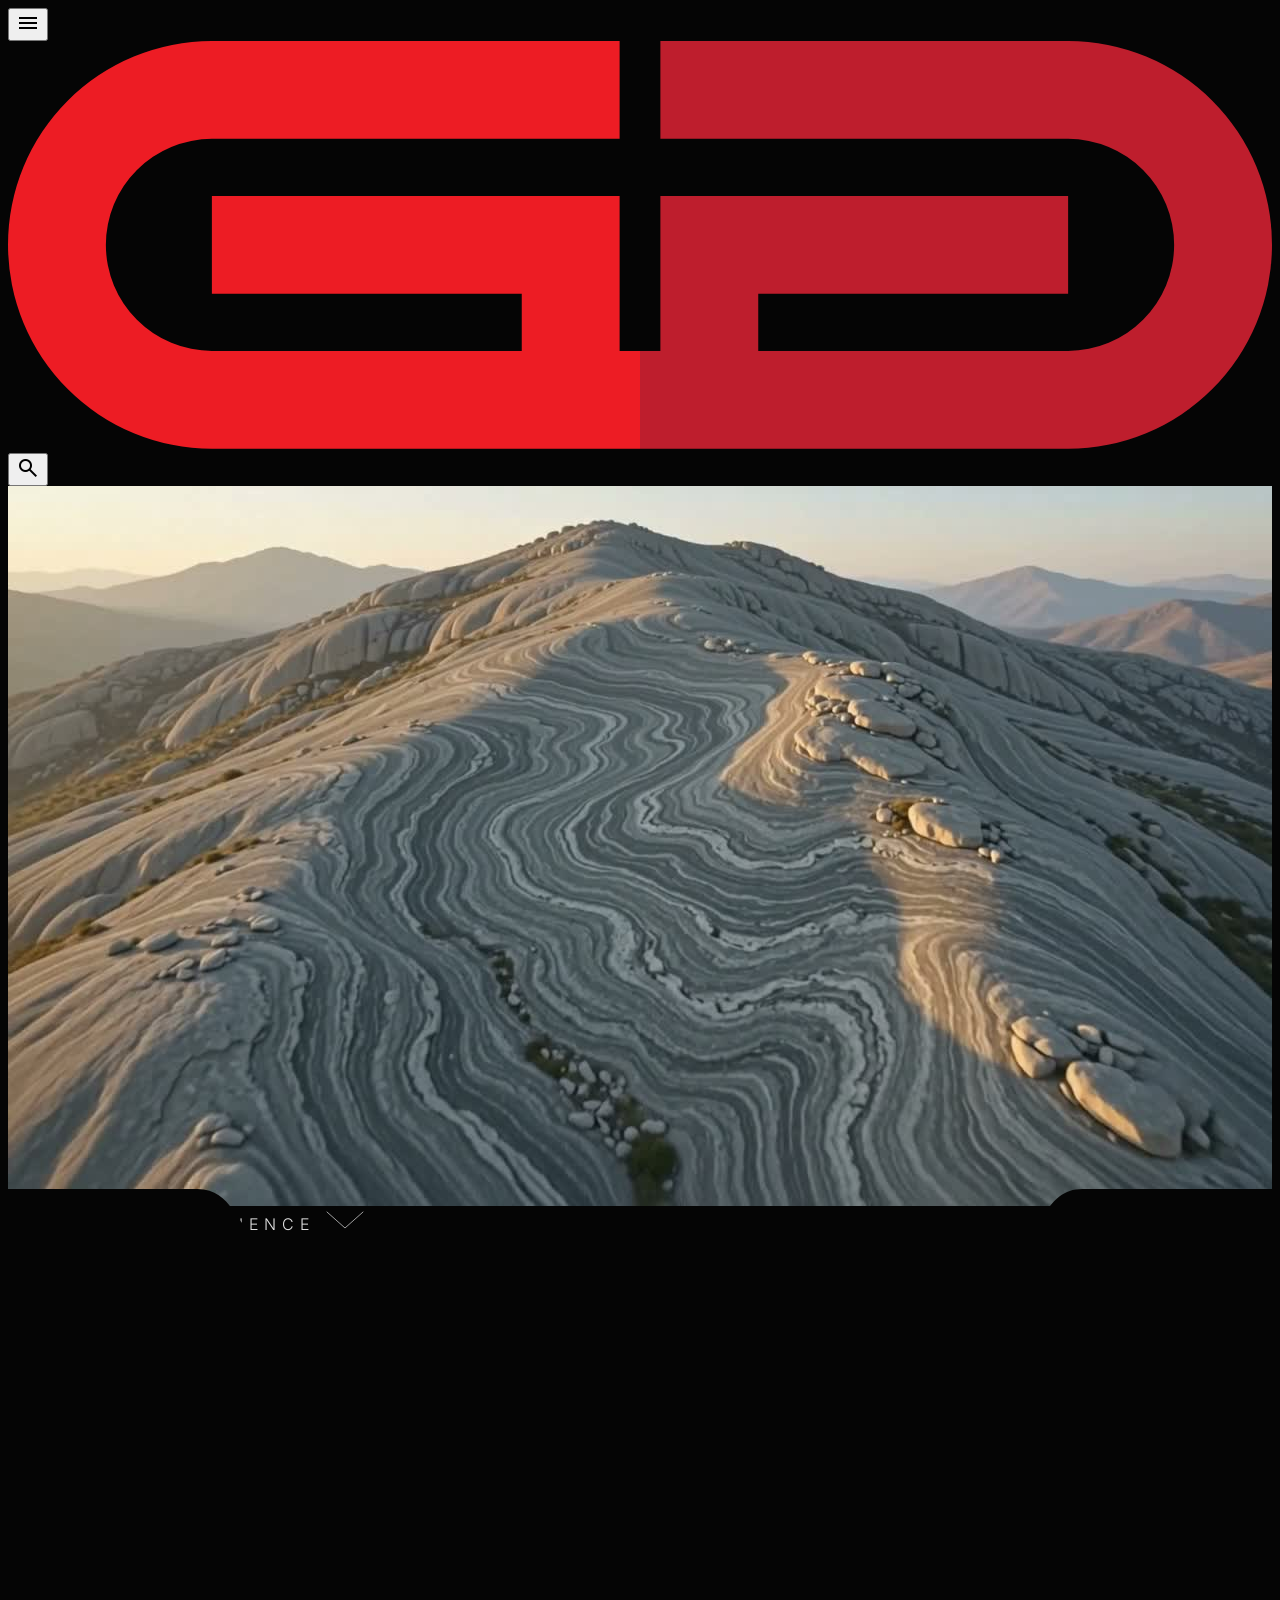
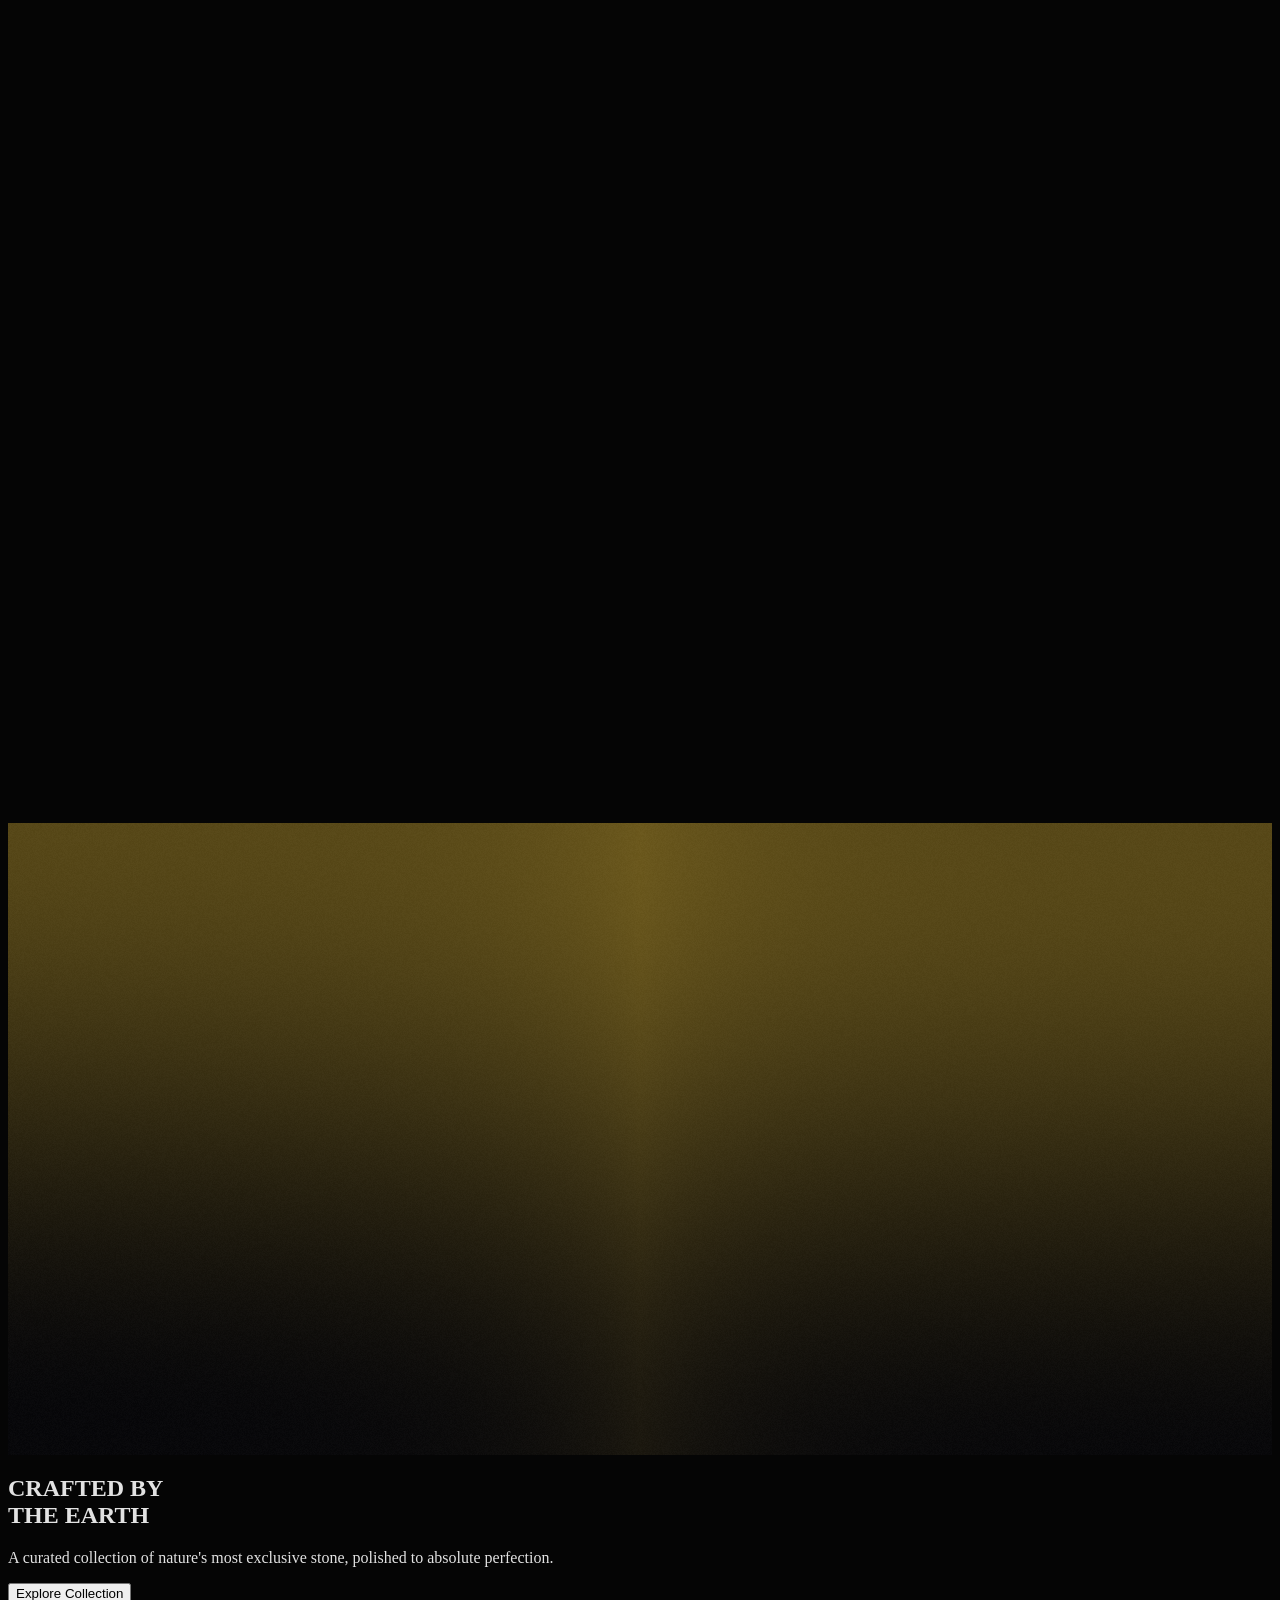
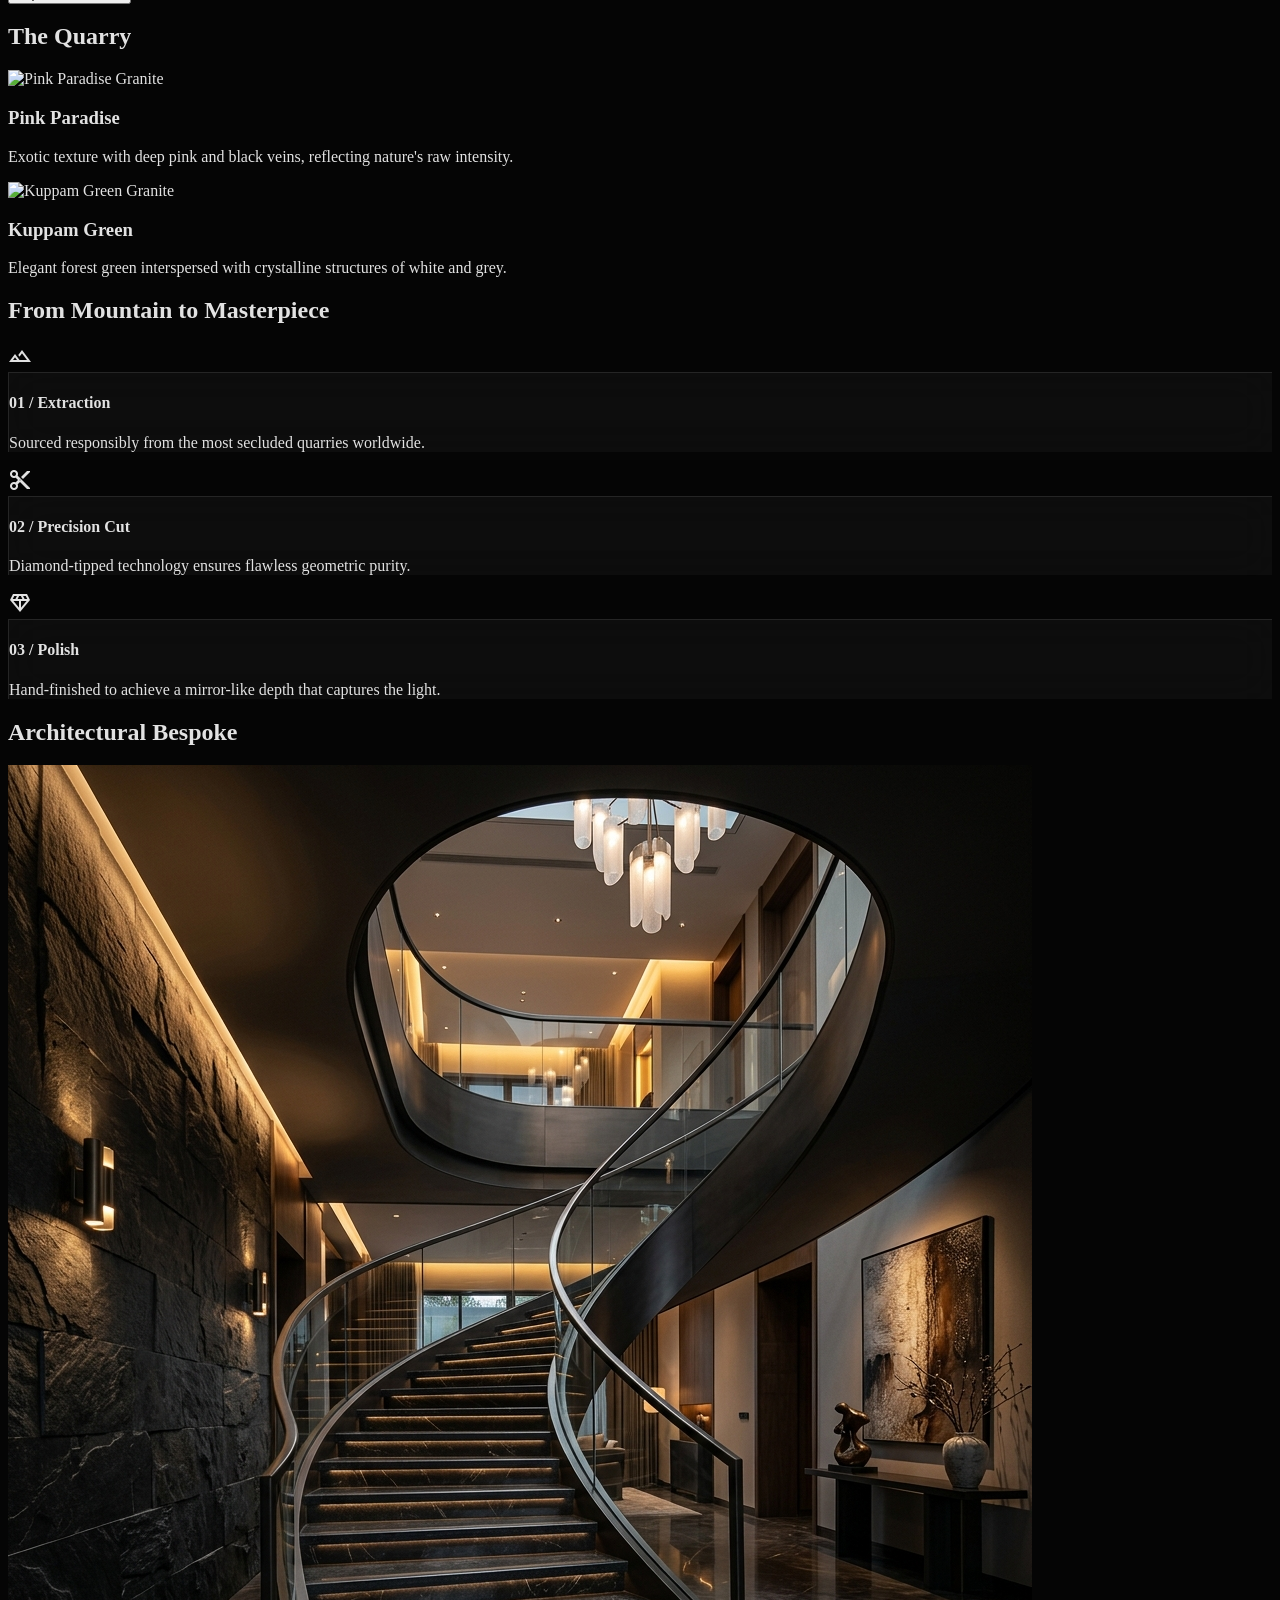
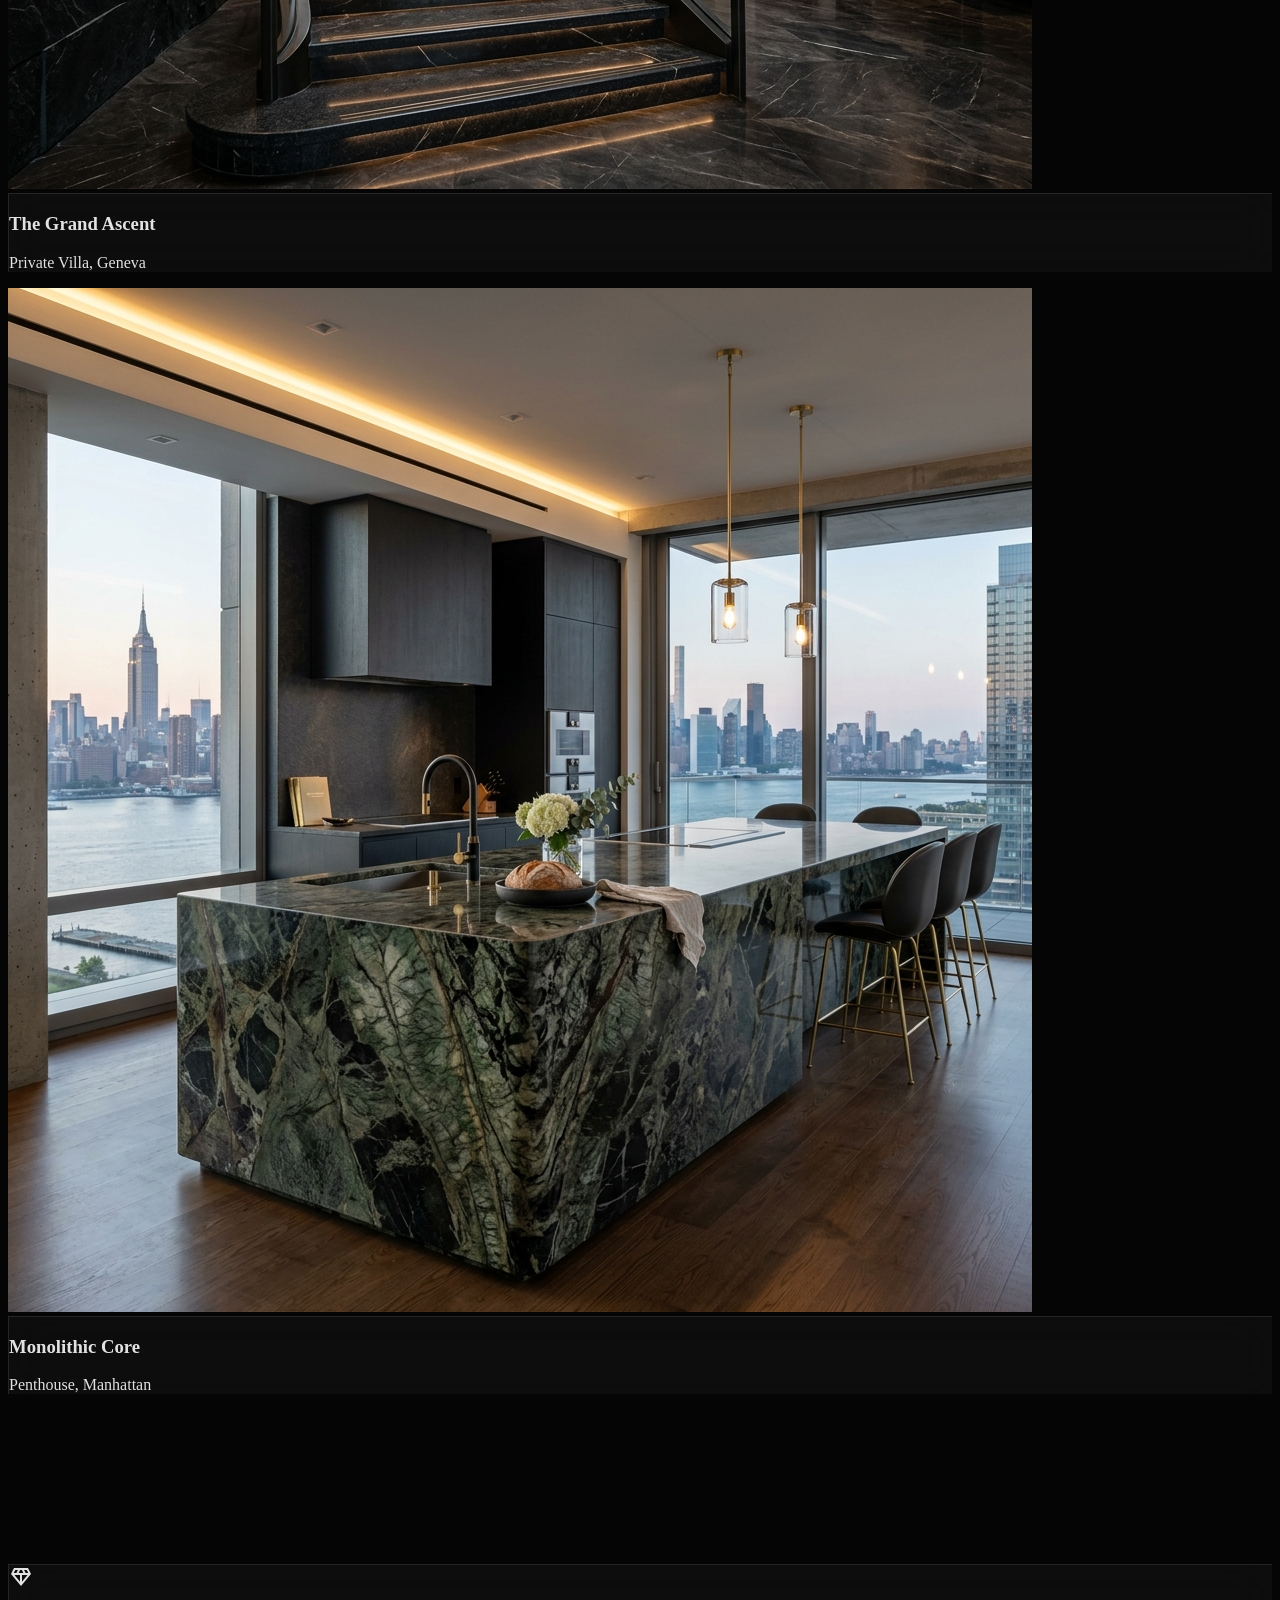
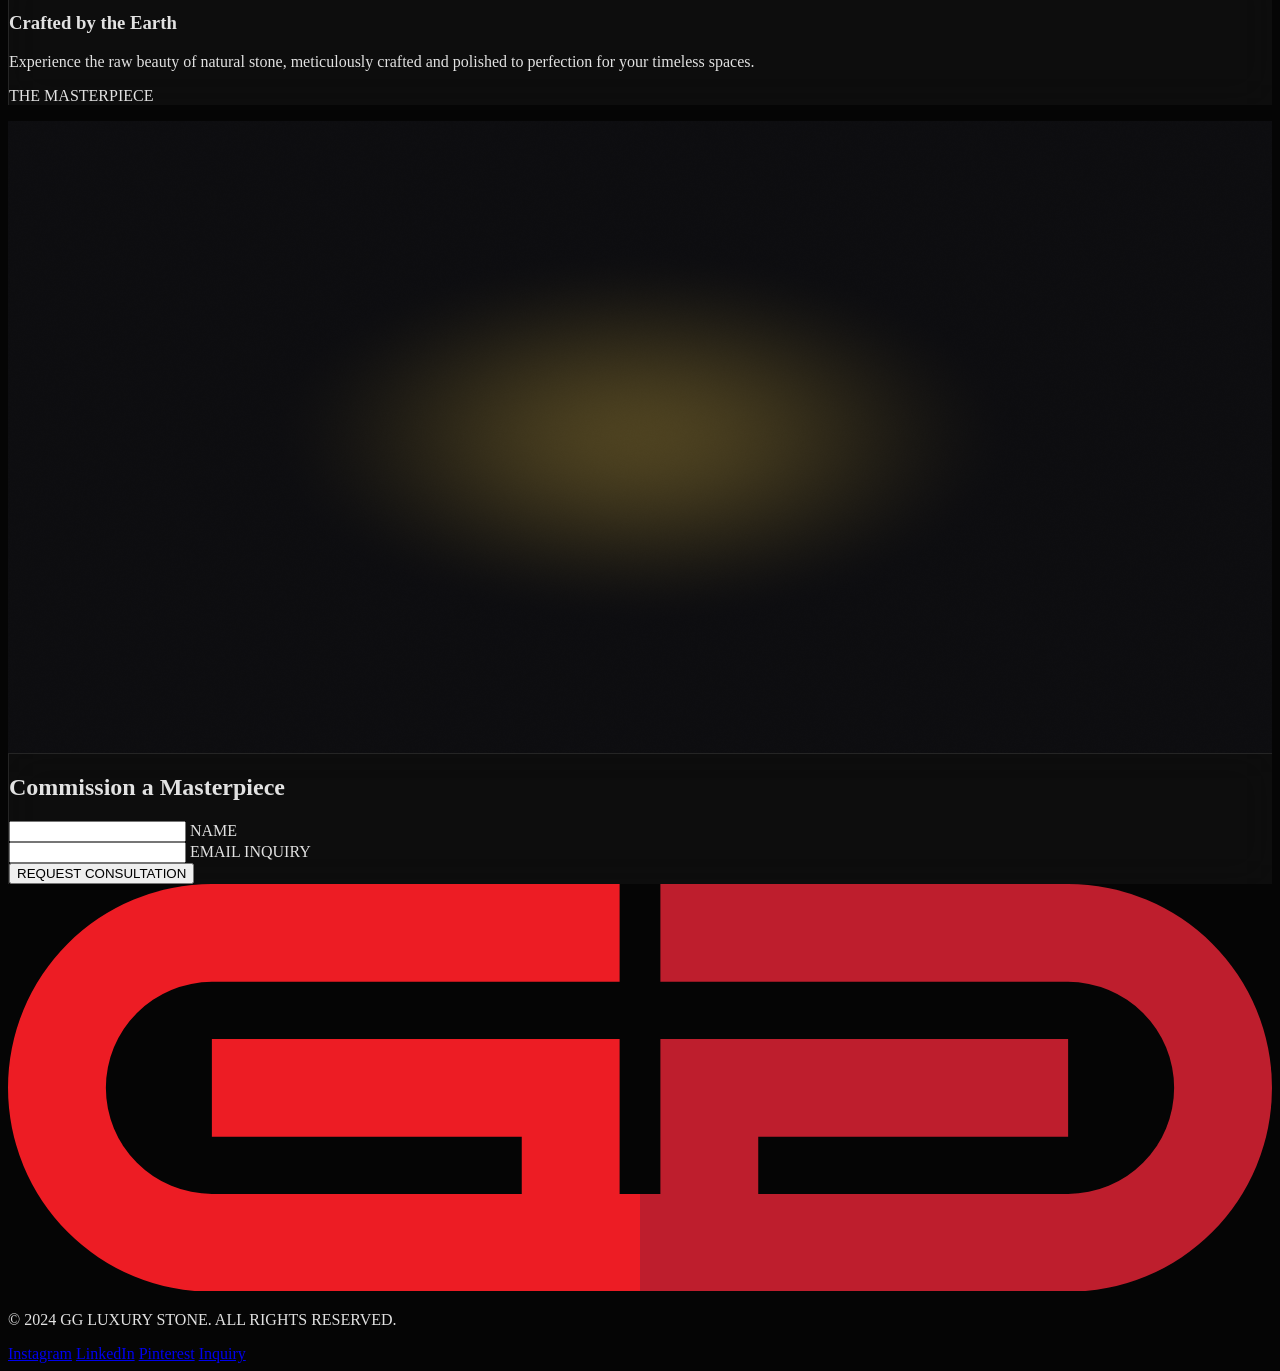
==== index.html @ cf5a81bd "Initial commit for Guru Granite" ====
<!DOCTYPE html>

<html class="dark" lang="en"><head>
<meta charset="utf-8"/>
<meta content="width=device-width, initial-scale=1.0" name="viewport"/>
<title>GG Luxe - Crafted by the Earth</title>
<script src="https://cdn.tailwindcss.com?plugins=forms,container-queries"></script>
<link href="https://fonts.googleapis.com/css2?family=Playfair+Display:wght@400;500;600;700;800&amp;family=Inter:wght@300;400;500;600&amp;display=swap" rel="stylesheet"/>
<link href="https://fonts.googleapis.com/css2?family=Material+Symbols+Outlined:wght,FILL@100..700,0..1&amp;display=swap" rel="stylesheet"/>
<link href="https://fonts.googleapis.com/css2?family=Material+Symbols+Outlined:wght,FILL@100..700,0..1&amp;display=swap" rel="stylesheet"/>
<script id="tailwind-config">
        tailwind.config = {
            darkMode: "class",
            theme: {
                extend: {
                    "colors": {
                        "on-surface": "#e2e2e2",
                        "on-primary-fixed": "#241a00",
                        "on-error": "#690005",
                        "tertiary-fixed": "#e4e2e2",
                        "background": "#121414",
                        "surface-container-low": "#1a1c1c",
                        "tertiary": "#cfcece",
                        "surface-container-high": "#282a2b",
                        "primary-container": "#d4af37",
                        "on-secondary-fixed-variant": "#474746",
                        "inverse-surface": "#e2e2e2",
                        "surface-bright": "#38393a",
                        "surface-tint": "#e9c349",
                        "inverse-primary": "#735c00",
                        "tertiary-fixed-dim": "#c7c6c6",
                        "surface-container-highest": "#333535",
                        "outline-variant": "#4d4635",
                        "on-tertiary-fixed-variant": "#464747",
                        "on-primary": "#3c2f00",
                        "secondary-fixed": "#e5e2e1",
                        "secondary-container": "#474746",
                        "primary-fixed": "#ffe088",
                        "primary-fixed-dim": "#e9c349",
                        "on-secondary": "#313030",
                        "inverse-on-surface": "#2f3131",
                        "on-secondary-fixed": "#1c1b1b",
                        "surface-container": "#1e2020",
                        "on-primary-fixed-variant": "#574500",
                        "secondary-fixed-dim": "#c8c6c5",
                        "secondary": "#c8c6c5",
                        "on-tertiary-container": "#454545",
                        "on-tertiary": "#303031",
                        "outline": "#99907c",
                        "on-surface-variant": "#d0c5af",
                        "surface-dim": "#121414",
                        "primary": "#f2ca50",
                        "on-primary-container": "#554300",
                        "on-error-container": "#ffdad6",
                        "on-secondary-container": "#b7b5b4",
                        "on-background": "#e2e2e2",
                        "surface-variant": "#333535",
                        "surface": "#121414",
                        "tertiary-container": "#b4b3b3",
                        "on-tertiary-fixed": "#1b1c1c",
                        "error": "#ffb4ab",
                        "surface-container-lowest": "#0c0f0f",
                        "error-container": "#93000a"
                    },
                    "borderRadius": {
                        "DEFAULT": "0.25rem",
                        "lg": "0.5rem",
                        "xl": "0.75rem",
                        "full": "9999px"
                    },
                    "spacing": {
                        "margin-mobile": "24px",
                        "unit": "8px",
                        "container-max": "1440px",
                        "margin-desktop": "80px",
                        "gutter": "32px",
                        "section-gap": "160px"
                    },
                    "fontFamily": {
                        "display-xl": ["Playfair Display"],
                        "body-md": ["Inter"],
                        "label-caps": ["Inter"],
                        "headline-lg-mobile": ["Playfair Display"],
                        "headline-lg": ["Playfair Display"],
                        "body-lg": ["Inter"],
                        "display-xl-mobile": ["Playfair Display"]
                    },
                    "fontSize": {
                        "display-xl": ["96px", { "lineHeight": "100px", "letterSpacing": "-0.02em", "fontWeight": "600" }],
                        "body-md": ["16px", { "lineHeight": "24px", "fontWeight": "400" }],
                        "label-caps": ["12px", { "lineHeight": "16px", "letterSpacing": "0.2em", "fontWeight": "600" }],
                        "headline-lg-mobile": ["32px", { "lineHeight": "38px", "fontWeight": "500" }],
                        "headline-lg": ["48px", { "lineHeight": "56px", "fontWeight": "500" }],
                        "body-lg": ["18px", { "lineHeight": "28px", "letterSpacing": "0.01em", "fontWeight": "300" }],
                        "display-xl-mobile": ["48px", { "lineHeight": "52px", "letterSpacing": "-0.01em", "fontWeight": "600" }]
                    }
                }
            }
        }
    </script>
<style>
        body { background-color: #050505; color: #e2e2e2; }
        .glass-panel {
            background: rgba(26, 26, 26, 0.4);
            backdrop-filter: blur(20px);
            -webkit-backdrop-filter: blur(20px);
            border-top: 1px solid rgba(255, 255, 255, 0.1);
            border-left: 1px solid rgba(255, 255, 255, 0.1);
        }
        .light-leak {
            background: radial-gradient(circle, rgba(212,175,55,0.05) 0%, rgba(5,5,5,0) 70%);
        }
        .shimmer-btn {
            position: relative;
            overflow: hidden;
            transition: all 0.3s ease;
        }
        .shimmer-btn::after {
            content: '';
            position: absolute;
            top: -50%;
            left: -50%;
            width: 200%;
            height: 200%;
            background: linear-gradient(to right, rgba(255,255,255,0) 0%, rgba(255,255,255,0.3) 50%, rgba(255,255,255,0) 100%);
            transform: rotate(45deg) translate(-50%, -50%);
            animation: shimmer 3s infinite;
        }
        @keyframes shimmer {
            0% { transform: rotate(45deg) translate(-50%, -50%); }
            100% { transform: rotate(45deg) translate(50%, 50%); }
        }
        .scroll-hide::-webkit-scrollbar { display: none; }
        .scroll-hide { -ms-overflow-style: none; scrollbar-width: none; }
        
        /* Entrance Animations */
        .fade-up { opacity: 0; transform: translateY(40px); transition: opacity 1s cubic-bezier(0.16, 1, 0.3, 1), transform 1s cubic-bezier(0.16, 1, 0.3, 1); }
        .fade-up.visible { opacity: 1; transform: translateY(0); }
        
        /* Scroll Arrow Animation */
        .scroll-arrow {
            width: 40px;
            height: 20px;
            animation: custom-bounce 2s infinite;
            opacity: 0.7;
        }
        @keyframes custom-bounce {
            0%, 20%, 50%, 80%, 100% { transform: translateY(0); }
            40% { transform: translateY(-8px); }
            60% { transform: translateY(-4px); }
        }
    </style>
</head>
<body class="antialiased overflow-x-hidden selection:bg-primary selection:text-on-primary">
<!-- TopAppBar -->
<header class="fixed top-0 w-full z-50 bg-surface/50 dark:bg-surface/50 backdrop-blur-[30px] border-b border-white/10 transition-all duration-500">
<div class="flex justify-between items-center px-margin-mobile md:px-margin-desktop h-20">
<button class="text-on-surface dark:text-on-surface hover:text-primary transition-colors duration-300">
<span class="material-symbols-outlined">menu</span>
</button>
<div class="flex items-center justify-center">
                <svg viewBox="0 0 310 100" xmlns="http://www.w3.org/2000/svg" class="h-8 md:h-10 w-auto">
                    <path d="M 150 0 L 50 0 A 50 50 0 0 0 50 100 L 155 100 L 155 76 L 150 76 L 150 38 L 50 38 L 50 62 L 126 62 L 126 76 L 50 76 A 26 26 0 0 1 50 24 L 150 24 Z" fill="#ed1c24"/>
                    <path d="M 160 0 L 260 0 A 50 50 0 0 1 260 100 L 155 100 L 155 76 L 160 76 L 160 38 L 260 38 L 260 62 L 184 62 L 184 76 L 260 76 A 26 26 0 0 0 260 24 L 160 24 Z" fill="#be1e2d"/>
                </svg>
            </div>
<button class="text-on-surface dark:text-on-surface hover:text-primary transition-colors duration-300">
<span class="material-symbols-outlined">search</span>
</button>
</div>
</header>
<main>
<!-- Scroll Animation Section -->
<section class="scroll-animation-section relative" style="height: 400vh; z-index: 40; margin-bottom: -7vh;">
    <div class="canvas-container sticky top-0 w-full flex justify-center items-center bg-[#050505] h-[106vh]" style="mask-image: url(&quot;data:image/svg+xml;charset=utf-8,%3Csvg viewBox='0 0 100 100' preserveAspectRatio='none' xmlns='http://www.w3.org/2000/svg'%3E%3Cpath d='M 0 0 L 100 0 L 100 94 L 85 94 C 82 94, 82 100, 80 100 L 20 100 C 18 100, 18 94, 15 94 L 0 94 Z' fill='black'/%3E%3C/svg%3E&quot;); mask-size: 100% 100%; -webkit-mask-image: url(&quot;data:image/svg+xml;charset=utf-8,%3Csvg viewBox='0 0 100 100' preserveAspectRatio='none' xmlns='http://www.w3.org/2000/svg'%3E%3Cpath d='M 0 0 L 100 0 L 100 94 L 85 94 C 82 94, 82 100, 80 100 L 20 100 C 18 100, 18 94, 15 94 L 0 94 Z' fill='black'/%3E%3C/svg%3E&quot;); -webkit-mask-size: 100% 100%;">
        <canvas id="scroll-animation" class="w-full h-full object-cover"></canvas>
        
        <div class="scroll-indicator absolute bottom-[calc(6vh+3rem)] flex flex-col items-center gap-3 text-[rgba(255,255,255,0.7)] text-[12px] uppercase text-center pointer-events-none transition-opacity duration-300 z-20" style="font-family: 'Inter', sans-serif; letter-spacing: 6px; font-weight: 300;">
            <span>SCROLL TO EXPERIENCE</span>
            <svg class="scroll-arrow" viewBox="0 0 40 20" fill="none" stroke="currentColor" stroke-width="1" stroke-linecap="round" stroke-linejoin="round">
                <polyline points="2 2 20 18 38 2"></polyline>
            </svg>
        </div>
    </div>
</section>

<!-- 1. Hero -->
<section class="relative h-[100dvh] w-full flex items-center justify-center overflow-hidden">
<!-- STITCH_SHADER_START:ANIMATION_11 class="absolute inset-0 w-full h-full z-0 opacity-80" -->
<div class="absolute inset-0 w-full h-full z-0 opacity-80" style="display:block;">
<canvas id="shader-canvas-ANIMATION_11" style="display:block;width:100%;height:100%"></canvas>
<script>
(function() {
  const canvas = document.getElementById('shader-canvas-ANIMATION_11');

  // Sync the WebGL drawing-buffer size with the CSS-driven layout size.
  // This fires on initial layout and whenever the element is resized.
  function syncSize() {
    const w = canvas.clientWidth  || 1280;
    const h = canvas.clientHeight || 720;
    if (canvas.width !== w || canvas.height !== h) {
      canvas.width  = w;
      canvas.height = h;
    }
  }
  if (typeof ResizeObserver !== 'undefined') {
    new ResizeObserver(syncSize).observe(canvas);
  }
  syncSize();

  const gl = canvas.getContext('webgl') || canvas.getContext('experimental-webgl');
  if (!gl) return;
  const vs = `attribute vec2 a_position;
varying vec2 v_texCoord;
void main() {
  v_texCoord = a_position * 0.5 + 0.5;
  gl_Position = vec4(a_position, 0.0, 1.0);
}`;
  const fs = `precision highp float;
varying vec2 v_texCoord;
uniform float u_time;
uniform vec2 u_resolution;

void main() {
    vec2 uv = v_texCoord;
    
    // Create a cinematic sunrise gradient (Deep black to subtle gold/orange)
    vec3 skyColor = vec3(0.02, 0.02, 0.03); // Deep Night Black
    vec3 horizonColor = vec3(0.83, 0.68, 0.21); // Premium Gold
    
    // Fog and atmospheric haze
    float fog = smoothstep(0.0, 1.0, uv.y + sin(uv.x * 3.0 + u_time * 0.5) * 0.05);
    vec3 color = mix(skyColor, horizonColor * 0.4, fog);
    
    // Subtle light rays
    float rays = pow(max(0.0, 1.0 - abs(uv.x - 0.5)), 10.0) * (0.5 + 0.5 * sin(u_time * 0.2));
    color += horizonColor * rays * 0.1;
    
    // Add grain/texture
    float noise = fract(sin(dot(uv, vec2(12.9898, 78.233))) * 43758.5453);
    color += noise * 0.02;

    gl_FragColor = vec4(color, 1.0);
}`;
  function cs(type, src) {
    const s = gl.createShader(type);
    gl.shaderSource(s, src);
    gl.compileShader(s);
    return s;
  }
  const prog = gl.createProgram();
  gl.attachShader(prog, cs(gl.VERTEX_SHADER, vs));
  gl.attachShader(prog, cs(gl.FRAGMENT_SHADER, fs));
  gl.linkProgram(prog);
  gl.useProgram(prog);
  const buf = gl.createBuffer();
  gl.bindBuffer(gl.ARRAY_BUFFER, buf);
  gl.bufferData(gl.ARRAY_BUFFER, new Float32Array([-1,-1, 1,-1, -1,1, 1,1]), gl.STATIC_DRAW);
  const pos = gl.getAttribLocation(prog, 'a_position');
  gl.enableVertexAttribArray(pos);
  gl.vertexAttribPointer(pos, 2, gl.FLOAT, false, 0, 0);
  const uTime = gl.getUniformLocation(prog, 'u_time');
  const uRes = gl.getUniformLocation(prog, 'u_resolution');
  const uMouse = gl.getUniformLocation(prog, 'u_mouse');

  // u_mouse is in pixel coordinates matching u_resolution (ShaderToy convention).
  // Shaders that need normalized coords should use: u_mouse / u_resolution.
  let mouse = { x: canvas.width / 2, y: canvas.height / 2 };
  window.addEventListener('mousemove', (event) => {
    const rect = canvas.getBoundingClientRect();
    if (rect.width && rect.height) {
      const nx = (event.clientX - rect.left) / rect.width;
      const ny = 1.0 - (event.clientY - rect.top) / rect.height;
      mouse.x = nx * canvas.width;
      mouse.y = ny * canvas.height;
    }
  });

  function render(t) {
    if (typeof ResizeObserver === 'undefined') syncSize();
    gl.viewport(0, 0, canvas.width, canvas.height);
    if (uTime) gl.uniform1f(uTime, t * 0.001);
    if (uRes) gl.uniform2f(uRes, canvas.width, canvas.height);
    if (uMouse) gl.uniform2f(uMouse, mouse.x, mouse.y);
    gl.drawArrays(gl.TRIANGLE_STRIP, 0, 4);
    requestAnimationFrame(render);
  }
  render(0);
})();
</script>
</div>
<!-- STITCH_SHADER_END:ANIMATION_11 -->
<div class="absolute inset-0 bg-gradient-to-b from-transparent via-background/20 to-background z-10"></div>
<div class="relative z-20 text-center px-margin-mobile fade-up">
<h1 class="font-display-xl-mobile md:font-display-xl text-display-xl-mobile md:text-display-xl text-primary-container mb-6 drop-shadow-2xl">
                    CRAFTED BY<br/>THE EARTH
                </h1>
<p class="font-body-lg text-body-lg text-on-surface-variant max-w-md mx-auto mb-10">
                    A curated collection of nature's most exclusive stone, polished to absolute perfection.
                </p>
<button class="shimmer-btn bg-primary-container text-on-primary-container font-label-caps text-label-caps px-8 py-4 rounded-none uppercase tracking-[0.2em] hover:bg-primary transition-colors">
                    Explore Collection
                </button>
</div>
</section>
<!-- 2. Collection -->
<section class="py-section-gap bg-background relative overflow-hidden">
<div class="absolute inset-0 light-leak"></div>
<div class="px-margin-mobile md:px-margin-desktop mb-12 fade-up">
<h2 class="font-headline-lg-mobile md:font-headline-lg text-headline-lg-mobile md:text-headline-lg text-on-surface mb-4">The Quarry</h2>
<div class="w-12 h-px bg-primary-container"></div>
</div>
<div class="flex overflow-x-auto scroll-hide gap-8 px-margin-mobile md:px-margin-desktop pb-8 fade-up" style="scroll-snap-type: x mandatory;">
<!-- Card 1 -->
<div class="min-w-[85vw] md:min-w-[400px] shrink-0 relative group cursor-pointer" style="scroll-snap-align: start;">
<div class="aspect-[0.6] overflow-hidden relative">
<img alt="Pink Paradise Granite" class="w-full h-full object-cover transition-transform duration-1000 group-hover:scale-105" src="https://lh3.googleusercontent.com/aida-public/[base64]"/>
<div class="absolute inset-0 bg-gradient-to-t from-background via-background/20 to-transparent opacity-80"></div>
<div class="absolute inset-0 border border-white/5 m-4 pointer-events-none"></div>
<div class="absolute bottom-0 left-0 p-8 w-full">
<h3 class="font-headline-lg-mobile text-headline-lg-mobile text-on-surface mb-2">Pink Paradise</h3>
<p class="font-body-md text-body-md text-on-surface-variant mb-6 opacity-0 group-hover:opacity-100 transition-opacity duration-500 transform translate-y-4 group-hover:translate-y-0">
                                Exotic texture with deep pink and black veins, reflecting nature's raw intensity.
                            </p>
<div class="h-0.5 w-full bg-surface-variant relative overflow-hidden">
<div class="absolute top-0 left-0 h-full bg-primary-container w-0 group-hover:w-full transition-all duration-700 ease-out"></div>
</div>
</div>
</div>
</div>
<!-- Card 2 -->
<div class="min-w-[85vw] md:min-w-[400px] shrink-0 relative group cursor-pointer" style="scroll-snap-align: start;">
<div class="aspect-[0.6] overflow-hidden relative">
<img alt="Kuppam Green Granite" class="w-full h-full object-cover transition-transform duration-1000 group-hover:scale-105" src="https://lh3.googleusercontent.com/aida-public/[base64]"/>
<div class="absolute inset-0 bg-gradient-to-t from-background via-background/20 to-transparent opacity-80"></div>
<div class="absolute inset-0 border border-white/5 m-4 pointer-events-none"></div>
<div class="absolute bottom-0 left-0 p-8 w-full">
<h3 class="font-headline-lg-mobile text-headline-lg-mobile text-on-surface mb-2">Kuppam Green</h3>
<p class="font-body-md text-body-md text-on-surface-variant mb-6 opacity-0 group-hover:opacity-100 transition-opacity duration-500 transform translate-y-4 group-hover:translate-y-0">
                                Elegant forest green interspersed with crystalline structures of white and grey.
                            </p>
<div class="h-0.5 w-full bg-surface-variant relative overflow-hidden">
<div class="absolute top-0 left-0 h-full bg-primary-container w-0 group-hover:w-full transition-all duration-700 ease-out"></div>
</div>
</div>
</div>
</div>
</div>
</section>
<!-- 3. Timeline -->
<section class="py-section-gap px-margin-mobile md:px-margin-desktop bg-surface-container-lowest relative">
<div class="text-center mb-20 fade-up">
<h2 class="font-headline-lg-mobile md:font-headline-lg text-headline-lg-mobile md:text-headline-lg text-on-surface mb-4">From Mountain to Masterpiece</h2>
<div class="w-12 h-px bg-primary-container mx-auto"></div>
</div>
<div class="relative max-w-lg mx-auto">
<div class="absolute left-[23px] top-0 bottom-0 w-px bg-surface-variant z-0"></div>
<div class="space-y-16 relative z-10">
<!-- Step 1 -->
<div class="flex gap-8 fade-up">
<div class="w-12 h-12 rounded-full bg-surface-container-high border border-primary-container/30 flex items-center justify-center shrink-0 z-10">
<span class="material-symbols-outlined text-primary-container text-sm">landscape</span>
</div>
<div class="glass-panel p-6 w-full">
<h4 class="font-label-caps text-label-caps text-primary-container mb-2">01 / Extraction</h4>
<p class="font-body-md text-body-md text-on-surface-variant">Sourced responsibly from the most secluded quarries worldwide.</p>
</div>
</div>
<!-- Step 2 -->
<div class="flex gap-8 fade-up">
<div class="w-12 h-12 rounded-full bg-surface-container-high border border-primary-container/30 flex items-center justify-center shrink-0 z-10">
<span class="material-symbols-outlined text-primary-container text-sm">cut</span>
</div>
<div class="glass-panel p-6 w-full">
<h4 class="font-label-caps text-label-caps text-primary-container mb-2">02 / Precision Cut</h4>
<p class="font-body-md text-body-md text-on-surface-variant">Diamond-tipped technology ensures flawless geometric purity.</p>
</div>
</div>
<!-- Step 3 -->
<div class="flex gap-8 fade-up">
<div class="w-12 h-12 rounded-full bg-primary-container flex items-center justify-center shrink-0 z-10 shadow-[0_0_20px_rgba(212,175,55,0.3)]">
<span class="material-symbols-outlined text-on-primary-container text-sm">diamond</span>
</div>
<div class="glass-panel p-6 w-full border-primary-container/20">
<h4 class="font-label-caps text-label-caps text-primary-container mb-2">03 / Polish</h4>
<p class="font-body-md text-body-md text-on-surface-variant">Hand-finished to achieve a mirror-like depth that captures the light.</p>
</div>
</div>
</div>
</div>
</section>
<!-- 4. Project Showcase -->
<section class="py-section-gap bg-background">
<div class="px-margin-mobile md:px-margin-desktop mb-12 text-right fade-up">
<h2 class="font-headline-lg-mobile md:font-headline-lg text-headline-lg-mobile md:text-headline-lg text-on-surface mb-4">Architectural Bespoke</h2>
<div class="w-12 h-px bg-primary-container ml-auto"></div>
</div>
<div class="space-y-4">
<div class="relative h-[60vh] w-full overflow-hidden group fade-up">
<img alt="Grand Staircase" class="w-full h-full object-cover transition-transform duration-[2s] group-hover:scale-105" src="assets/grand_staircase_4k.png"/>
<div class="absolute inset-0 bg-black/40 group-hover:bg-black/20 transition-colors duration-700"></div>
<div class="absolute bottom-8 left-8 right-8 glass-panel p-6 translate-y-4 opacity-0 group-hover:translate-y-0 group-hover:opacity-100 transition-all duration-700">
<h3 class="font-headline-lg-mobile text-headline-lg-mobile text-on-surface mb-2">The Grand Ascent</h3>
<p class="font-body-md text-body-md text-on-surface-variant">Private Villa, Geneva</p>
</div>
</div>
<div class="relative h-[60vh] w-full overflow-hidden group fade-up">
<img alt="Kitchen Island" class="w-full h-full object-cover transition-transform duration-[2s] group-hover:scale-105" src="assets/monolithic_kitchen_4k.png"/>
<div class="absolute inset-0 bg-black/40 group-hover:bg-black/20 transition-colors duration-700"></div>
<div class="absolute bottom-8 left-8 right-8 glass-panel p-6 translate-y-4 opacity-0 group-hover:translate-y-0 group-hover:opacity-100 transition-all duration-700">
<h3 class="font-headline-lg-mobile text-headline-lg-mobile text-on-surface mb-2">Monolithic Core</h3>
<p class="font-body-md text-body-md text-on-surface-variant">Penthouse, Manhattan</p>
</div>
</div>
</div>
</section>
<!-- 5. Experience (3D) -->
<section class="h-[80vh] w-full relative bg-surface-container-lowest overflow-hidden flex flex-col items-center justify-center fade-up">
    <!-- Video Background -->
    <div class="absolute inset-0 w-full h-full z-0">
        <video autoplay loop muted playsinline class="w-full h-full object-cover opacity-80" src="assets/logo_reveal.mp4"></video>
    </div>
    
    <div class="absolute inset-0 bg-radial-gradient from-transparent to-background/90 pointer-events-none z-10"></div>
    <div class="relative z-20 flex flex-col items-center pointer-events-none mt-auto mb-16">
        <div class="glass-panel p-6 md:p-8 flex flex-col items-center max-w-md text-center border-primary-container/20 shadow-2xl backdrop-blur-md">
            <span class="material-symbols-outlined text-primary-container text-4xl mb-4">diamond</span>
            <h3 class="font-headline-lg-mobile text-headline-lg-mobile text-on-surface mb-3">Crafted by the Earth</h3>
            <p class="font-body-md text-body-md text-on-surface-variant mb-6">Experience the raw beauty of natural stone, meticulously crafted and polished to perfection for your timeless spaces.</p>
            <p class="font-label-caps text-label-caps text-primary-container tracking-[0.3em] font-bold">THE MASTERPIECE</p>
        </div>
    </div>
</section>
<!-- 7. Contact -->
<section class="relative py-section-gap px-margin-mobile md:px-margin-desktop min-h-[80vh] flex items-center">
<!-- STITCH_SHADER_START:ANIMATION_12 class="absolute inset-0 w-full h-full z-0 opacity-40" -->
<div class="absolute inset-0 w-full h-full z-0 opacity-40" style="display:block;">
<canvas id="shader-canvas-ANIMATION_12" style="display:block;width:100%;height:100%"></canvas>
<script>
(function() {
  const canvas = document.getElementById('shader-canvas-ANIMATION_12');

  // Sync the WebGL drawing-buffer size with the CSS-driven layout size.
  // This fires on initial layout and whenever the element is resized.
  function syncSize() {
    const w = canvas.clientWidth  || 1280;
    const h = canvas.clientHeight || 720;
    if (canvas.width !== w || canvas.height !== h) {
      canvas.width  = w;
      canvas.height = h;
    }
  }
  if (typeof ResizeObserver !== 'undefined') {
    new ResizeObserver(syncSize).observe(canvas);
  }
  syncSize();

  const gl = canvas.getContext('webgl') || canvas.getContext('experimental-webgl');
  if (!gl) return;
  const vs = `attribute vec2 a_position;
varying vec2 v_texCoord;
void main() {
  v_texCoord = a_position * 0.5 + 0.5;
  gl_Position = vec4(a_position, 0.0, 1.0);
}`;
  const fs = `precision highp float;
varying vec2 v_texCoord;
uniform float u_time;
uniform vec2 u_resolution;
uniform vec2 u_mouse;

// Simulates a polished stone surface with light reflections
void main() {
    vec2 uv = v_texCoord;
    vec2 mouse = u_mouse / u_resolution;
    
    // Deep dark marble-like base
    vec3 baseColor = vec3(0.05, 0.05, 0.06);
    
    // Polished reflection (follows mouse)
    float dist = distance(uv, mouse);
    float highlight = smoothstep(0.3, 0.0, dist);
    vec3 goldReflect = vec3(0.83, 0.68, 0.21) * highlight * 0.3;
    
    // Subtle "veining" noise
    float noise = fract(sin(dot(uv * 10.0, vec2(12.9898, 78.233))) * 43758.5453);
    vec3 veinColor = vec3(0.1, 0.1, 0.12);
    
    vec3 finalColor = mix(baseColor, veinColor, noise * 0.1);
    finalColor += goldReflect;
    
    gl_FragColor = vec4(finalColor, 1.0);
}`;
  function cs(type, src) {
    const s = gl.createShader(type);
    gl.shaderSource(s, src);
    gl.compileShader(s);
    return s;
  }
  const prog = gl.createProgram();
  gl.attachShader(prog, cs(gl.VERTEX_SHADER, vs));
  gl.attachShader(prog, cs(gl.FRAGMENT_SHADER, fs));
  gl.linkProgram(prog);
  gl.useProgram(prog);
  const buf = gl.createBuffer();
  gl.bindBuffer(gl.ARRAY_BUFFER, buf);
  gl.bufferData(gl.ARRAY_BUFFER, new Float32Array([-1,-1, 1,-1, -1,1, 1,1]), gl.STATIC_DRAW);
  const pos = gl.getAttribLocation(prog, 'a_position');
  gl.enableVertexAttribArray(pos);
  gl.vertexAttribPointer(pos, 2, gl.FLOAT, false, 0, 0);
  const uTime = gl.getUniformLocation(prog, 'u_time');
  const uRes = gl.getUniformLocation(prog, 'u_resolution');
  const uMouse = gl.getUniformLocation(prog, 'u_mouse');

  // u_mouse is in pixel coordinates matching u_resolution (ShaderToy convention).
  // Shaders that need normalized coords should use: u_mouse / u_resolution.
  let mouse = { x: canvas.width / 2, y: canvas.height / 2 };
  window.addEventListener('mousemove', (event) => {
    const rect = canvas.getBoundingClientRect();
    if (rect.width && rect.height) {
      const nx = (event.clientX - rect.left) / rect.width;
      const ny = 1.0 - (event.clientY - rect.top) / rect.height;
      mouse.x = nx * canvas.width;
      mouse.y = ny * canvas.height;
    }
  });

  function render(t) {
    if (typeof ResizeObserver === 'undefined') syncSize();
    gl.viewport(0, 0, canvas.width, canvas.height);
    if (uTime) gl.uniform1f(uTime, t * 0.001);
    if (uRes) gl.uniform2f(uRes, canvas.width, canvas.height);
    if (uMouse) gl.uniform2f(uMouse, mouse.x, mouse.y);
    gl.drawArrays(gl.TRIANGLE_STRIP, 0, 4);
    requestAnimationFrame(render);
  }
  render(0);
})();
</script>
</div>
<!-- STITCH_SHADER_END:ANIMATION_12 -->
<div class="relative z-10 w-full max-w-md mx-auto glass-panel p-8 fade-up">
<h2 class="font-headline-lg-mobile text-headline-lg-mobile text-on-surface mb-8 text-center">Commission a Masterpiece</h2>
<form class="space-y-8">
<div class="relative">
<input class="block w-full bg-transparent border-0 border-b border-surface-variant py-2 px-0 text-on-surface focus:ring-0 focus:border-primary-container peer" id="name" placeholder=" " type="text"/>
<label class="absolute left-0 top-2 text-on-surface-variant font-label-caps text-label-caps transition-all peer-focus:-top-4 peer-focus:text-xs peer-focus:text-primary-container peer-placeholder-shown:top-2 peer-placeholder-shown:text-sm" for="name">NAME</label>
</div>
<div class="relative">
<input class="block w-full bg-transparent border-0 border-b border-surface-variant py-2 px-0 text-on-surface focus:ring-0 focus:border-primary-container peer" id="email" placeholder=" " type="email"/>
<label class="absolute left-0 top-2 text-on-surface-variant font-label-caps text-label-caps transition-all peer-focus:-top-4 peer-focus:text-xs peer-focus:text-primary-container peer-placeholder-shown:top-2 peer-placeholder-shown:text-sm" for="email">EMAIL INQUIRY</label>
</div>
<button class="w-full shimmer-btn bg-on-surface text-background font-label-caps text-label-caps py-4 hover:bg-primary-container transition-colors mt-8" type="button">
                        REQUEST CONSULTATION
                    </button>
</form>
</div>
</section>
</main>
<!-- Footer -->
<footer class="w-full py-section-gap bg-surface-container-lowest dark:bg-surface-container-lowest border-t border-white/5 opacity-80 hover:opacity-100 transition-opacity">
<div class="grid grid-cols-1 md:grid-cols-12 px-margin-mobile md:px-margin-desktop gap-gutter">
<div class="col-span-1 md:col-span-12 mb-8 text-center md:text-left">
<div class="flex items-center justify-center mb-6 md:mb-0">
                        <svg viewBox="0 0 310 100" xmlns="http://www.w3.org/2000/svg" class="h-12 md:h-16 w-auto grayscale brightness-200 opacity-80 hover:grayscale-0 hover:brightness-100 hover:opacity-100 transition-all duration-300">
                            <path d="M 150 0 L 50 0 A 50 50 0 0 0 50 100 L 155 100 L 155 76 L 150 76 L 150 38 L 50 38 L 50 62 L 126 62 L 126 76 L 50 76 A 26 26 0 0 1 50 24 L 150 24 Z" fill="#ed1c24"/>
                            <path d="M 160 0 L 260 0 A 50 50 0 0 1 260 100 L 155 100 L 155 76 L 160 76 L 160 38 L 260 38 L 260 62 L 184 62 L 184 76 L 260 76 A 26 26 0 0 0 260 24 L 160 24 Z" fill="#be1e2d"/>
                        </svg>
                    </div>
</div>
<div class="col-span-1 md:col-span-12 flex flex-col md:flex-row justify-between items-center gap-6">
<p class="font-label-caps text-label-caps text-on-surface-variant dark:text-on-surface-variant">
                    © 2024 GG LUXURY STONE. ALL RIGHTS RESERVED.
                </p>
<div class="flex gap-6">
<a class="font-label-caps text-label-caps text-on-surface-variant dark:text-on-surface-variant hover:text-primary transition-colors duration-300" href="#">Instagram</a>
<a class="font-label-caps text-label-caps text-on-surface-variant dark:text-on-surface-variant hover:text-primary transition-colors duration-300" href="#">LinkedIn</a>
<a class="font-label-caps text-label-caps text-on-surface-variant dark:text-on-surface-variant hover:text-primary transition-colors duration-300" href="#">Pinterest</a>
<a class="font-label-caps text-label-caps text-primary dark:text-primary hover:text-primary transition-colors duration-300" href="#">Inquiry</a>
</div>
</div>
</div>
</footer>
<script>
        // Simple Intersection Observer for fade-up animations
        document.addEventListener('DOMContentLoaded', () => {
            const observer = new IntersectionObserver((entries) => {
                entries.forEach(entry => {
                    if (entry.isIntersecting) {
                        entry.target.classList.add('visible');
                    }
                });
            }, { threshold: 0.1 });

            document.querySelectorAll('.fade-up').forEach(el => observer.observe(el));
        });
    </script>
    <script src="script.js"></script>
</body></html>
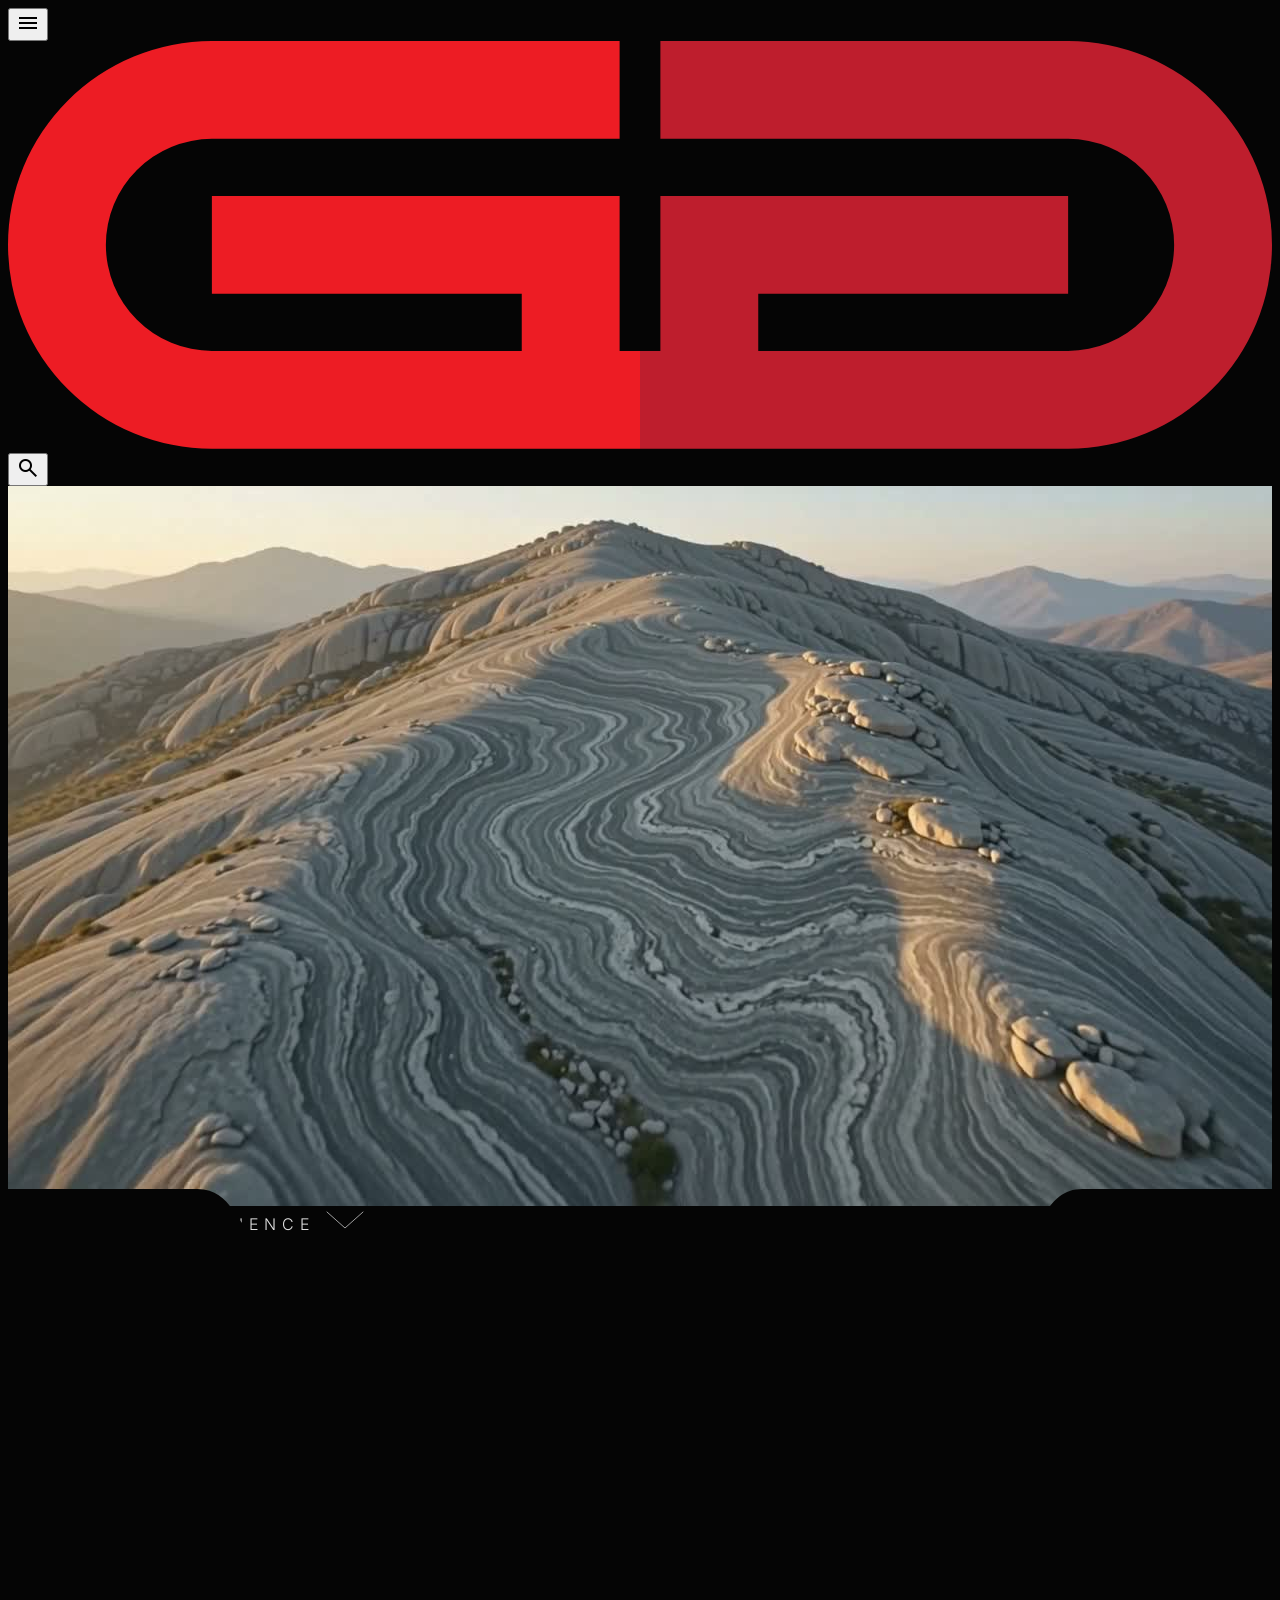
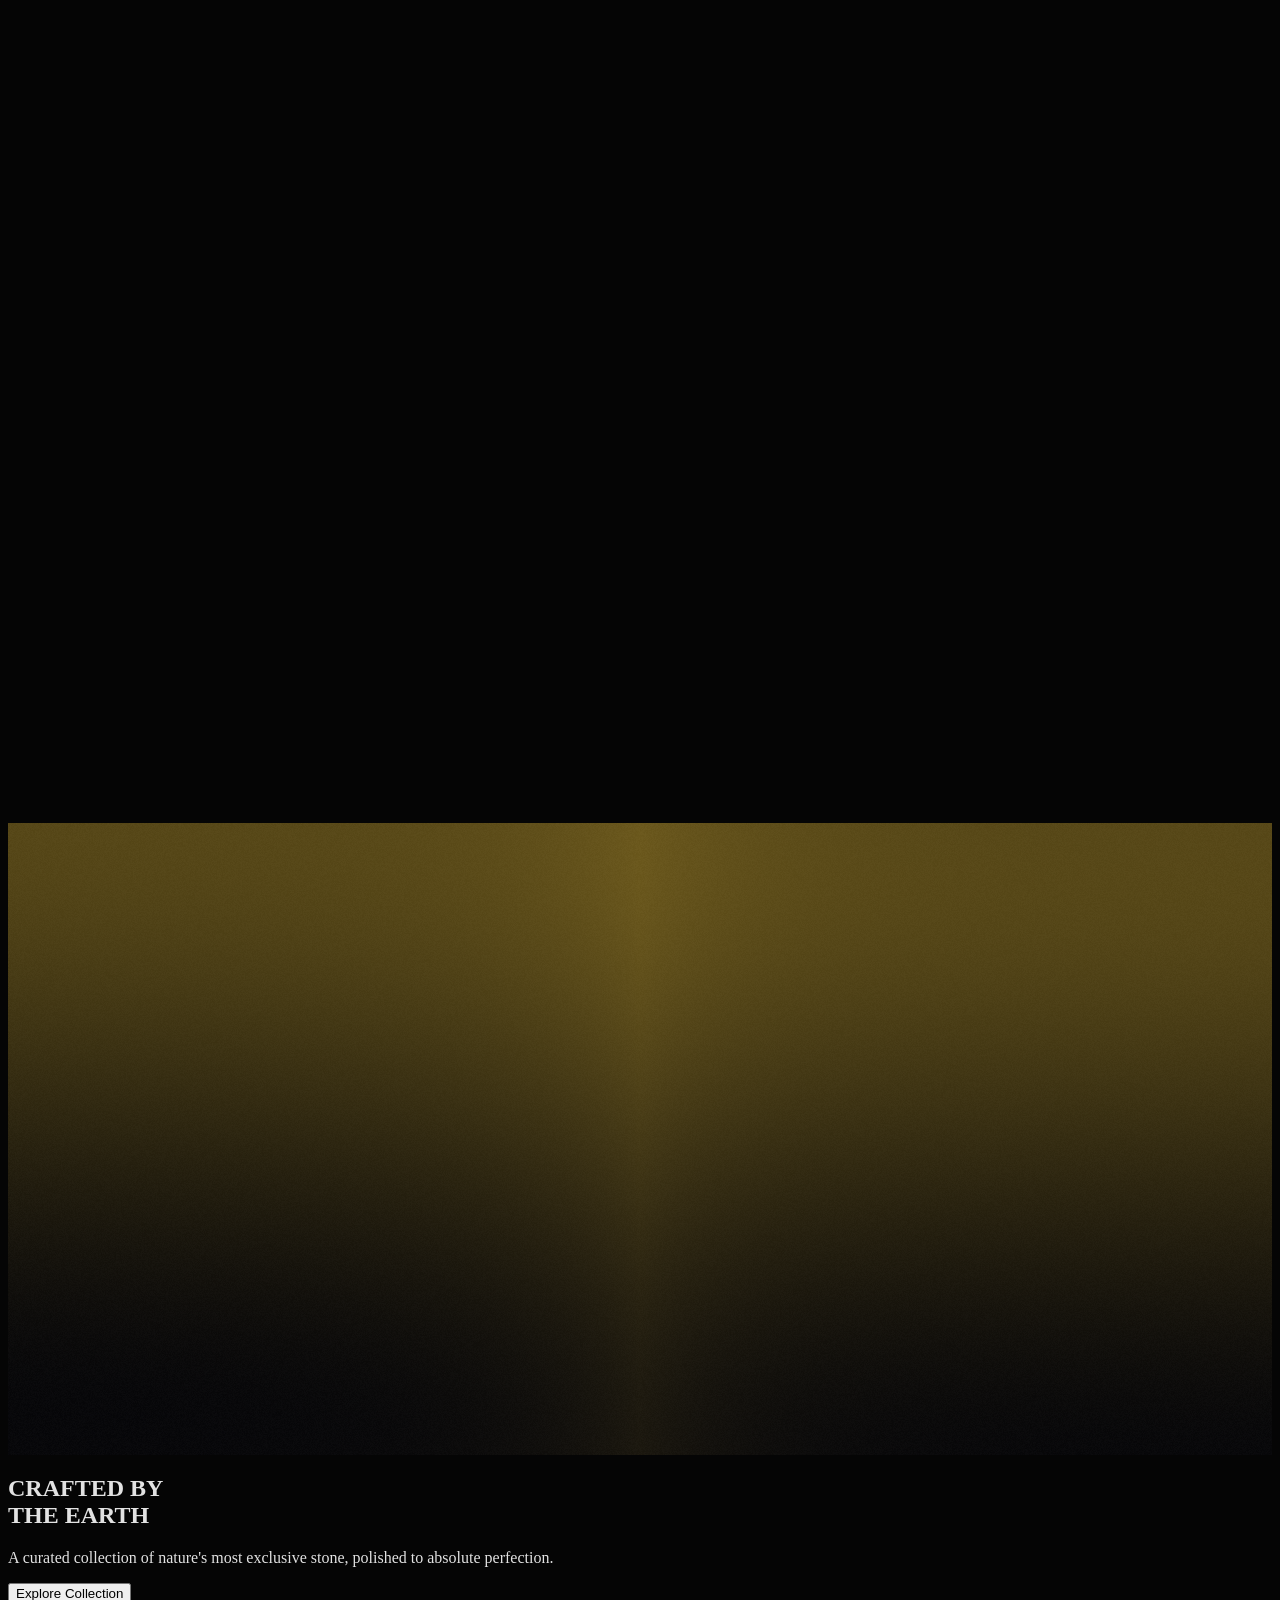
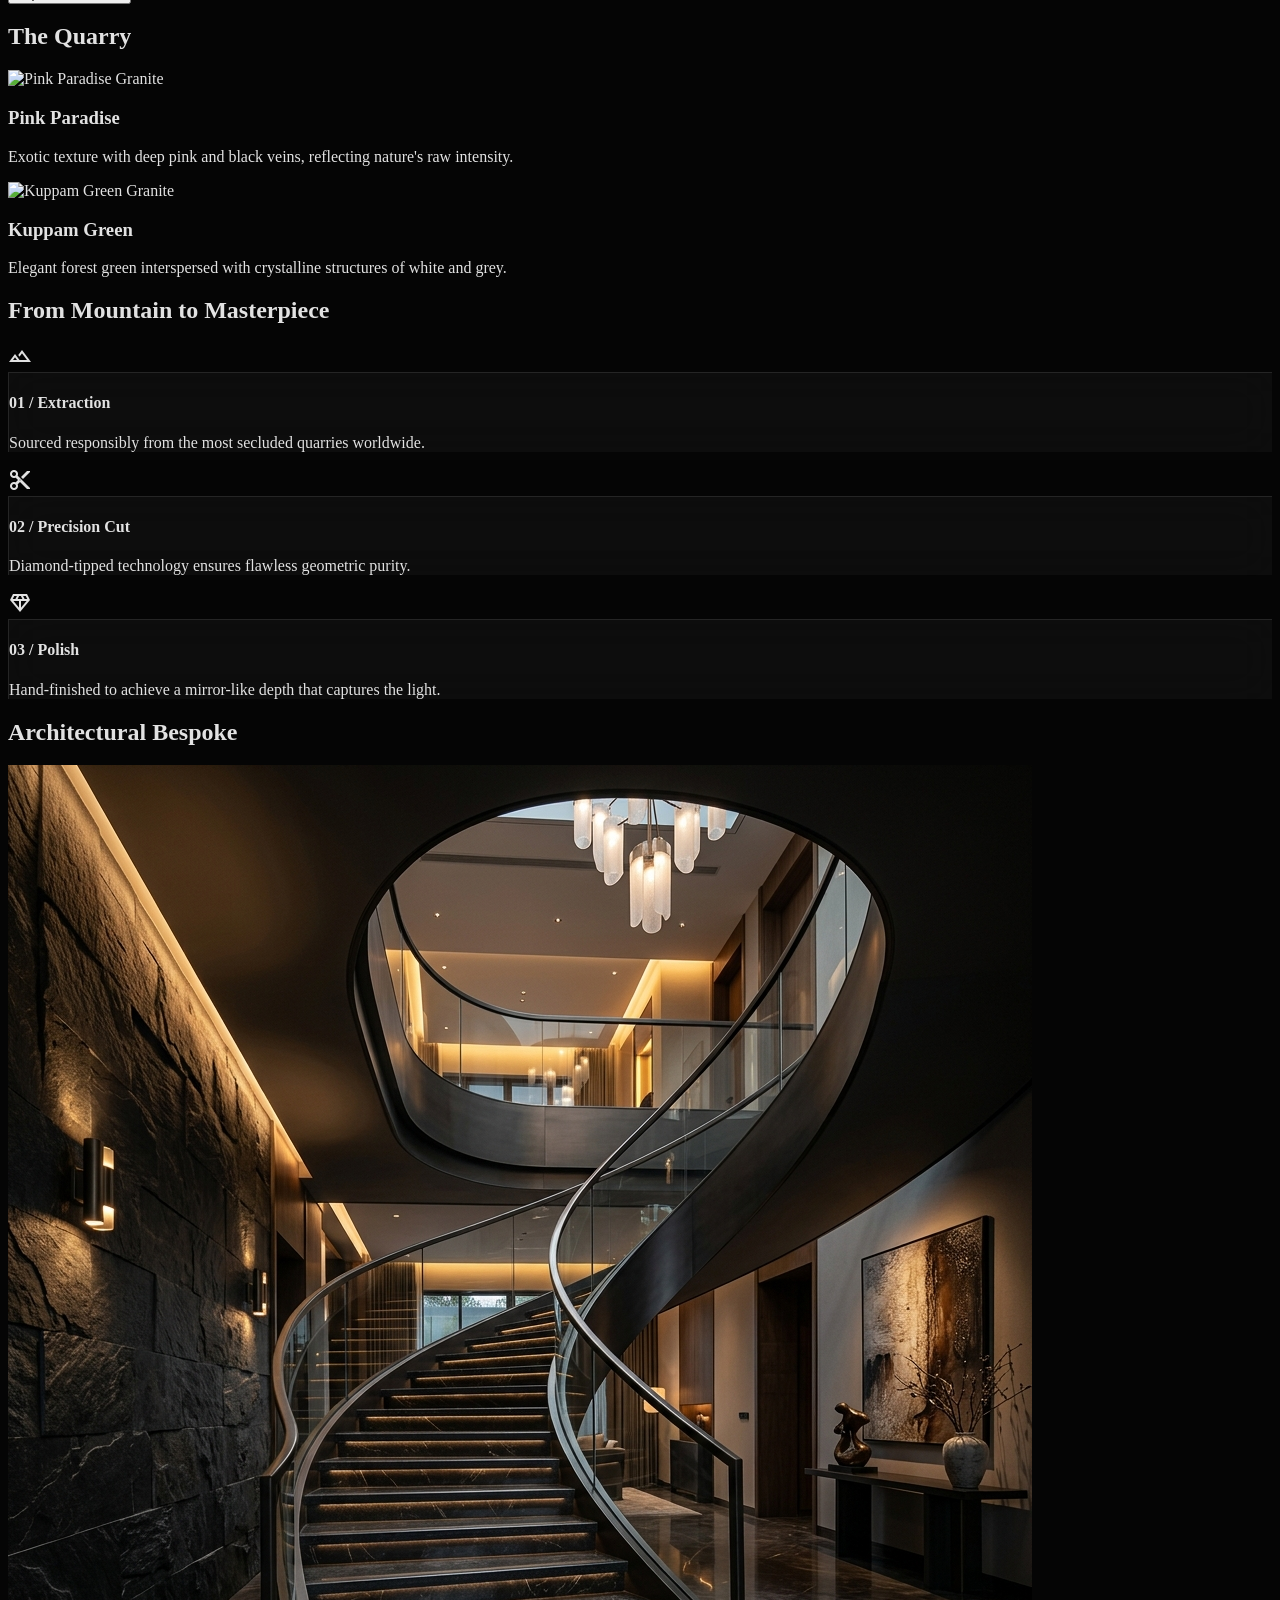
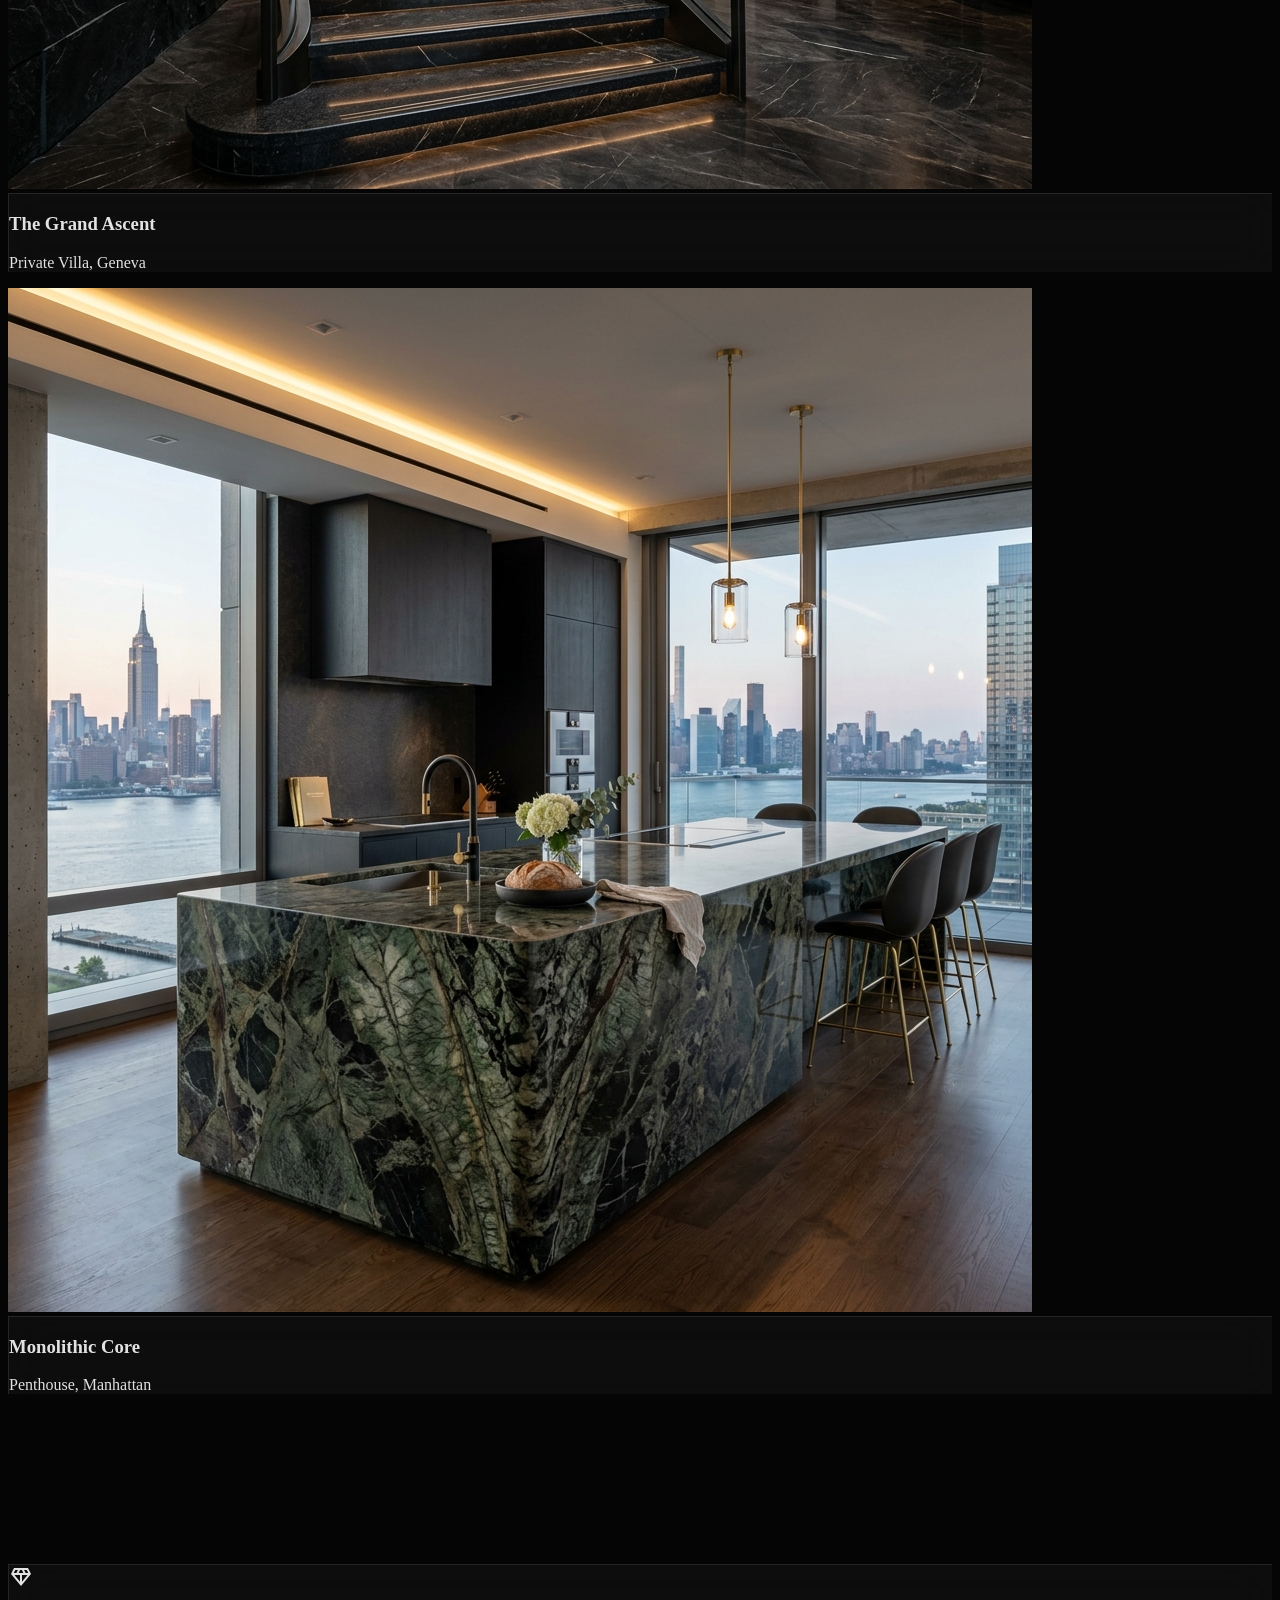
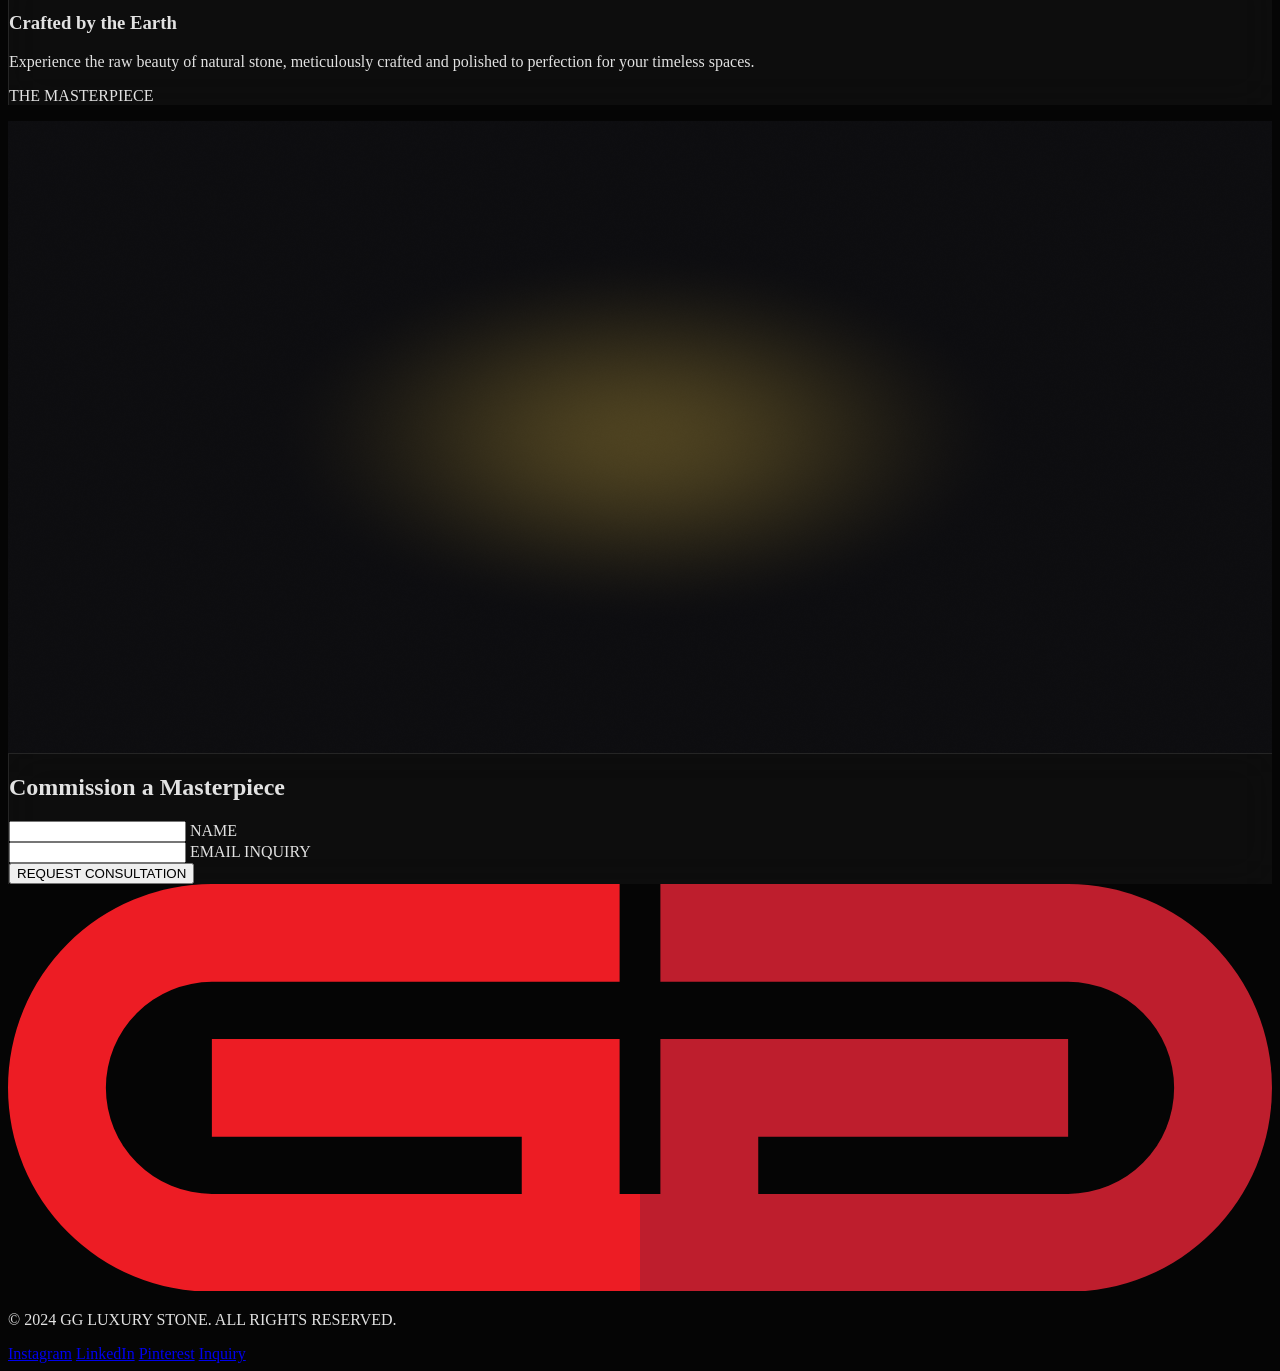
==== commit 30efdf62: "Improve responsive design for mobile, tablet, and desktop screens" ====
--- a/index.html
+++ b/index.html
@@ -69,12 +69,13 @@
                         "full": "9999px"
                     },
                     "spacing": {
-                        "margin-mobile": "24px",
+                        "margin-mobile": "16px",
+                        "margin-tablet": "40px",
+                        "margin-desktop": "80px",
                         "unit": "8px",
                         "container-max": "1440px",
-                        "margin-desktop": "80px",
                         "gutter": "32px",
-                        "section-gap": "160px"
+                        "section-gap": "120px"
                     },
                     "fontFamily": {
                         "display-xl": ["Playfair Display"],
@@ -86,13 +87,15 @@
                         "display-xl-mobile": ["Playfair Display"]
                     },
                     "fontSize": {
-                        "display-xl": ["96px", { "lineHeight": "100px", "letterSpacing": "-0.02em", "fontWeight": "600" }],
+                        "display-xl": ["80px", { "lineHeight": "90px", "letterSpacing": "-0.02em", "fontWeight": "600" }],
+                        "display-lg": ["64px", { "lineHeight": "72px", "letterSpacing": "-0.01em", "fontWeight": "600" }],
+                        "display-xl-mobile": ["42px", { "lineHeight": "48px", "letterSpacing": "-0.01em", "fontWeight": "600" }],
                         "body-md": ["16px", { "lineHeight": "24px", "fontWeight": "400" }],
                         "label-caps": ["12px", { "lineHeight": "16px", "letterSpacing": "0.2em", "fontWeight": "600" }],
-                        "headline-lg-mobile": ["32px", { "lineHeight": "38px", "fontWeight": "500" }],
                         "headline-lg": ["48px", { "lineHeight": "56px", "fontWeight": "500" }],
-                        "body-lg": ["18px", { "lineHeight": "28px", "letterSpacing": "0.01em", "fontWeight": "300" }],
-                        "display-xl-mobile": ["48px", { "lineHeight": "52px", "letterSpacing": "-0.01em", "fontWeight": "600" }]
+                        "headline-md": ["40px", { "lineHeight": "48px", "fontWeight": "500" }],
+                        "headline-lg-mobile": ["28px", { "lineHeight": "34px", "fontWeight": "500" }],
+                        "body-lg": ["18px", { "lineHeight": "28px", "letterSpacing": "0.01em", "fontWeight": "300" }]
                     }
                 }
             }
@@ -154,7 +157,7 @@
 <body class="antialiased overflow-x-hidden selection:bg-primary selection:text-on-primary">
 <!-- TopAppBar -->
 <header class="fixed top-0 w-full z-50 bg-surface/50 dark:bg-surface/50 backdrop-blur-[30px] border-b border-white/10 transition-all duration-500">
-<div class="flex justify-between items-center px-margin-mobile md:px-margin-desktop h-20">
+<div class="flex justify-between items-center px-margin-mobile md:px-margin-tablet lg:px-margin-desktop h-20">
 <button class="text-on-surface dark:text-on-surface hover:text-primary transition-colors duration-300">
 <span class="material-symbols-outlined">menu</span>
 </button>
@@ -292,7 +295,7 @@
 <!-- STITCH_SHADER_END:ANIMATION_11 -->
 <div class="absolute inset-0 bg-gradient-to-b from-transparent via-background/20 to-background z-10"></div>
 <div class="relative z-20 text-center px-margin-mobile fade-up">
-<h1 class="font-display-xl-mobile md:font-display-xl text-display-xl-mobile md:text-display-xl text-primary-container mb-6 drop-shadow-2xl">
+<h1 class="font-display-xl-mobile md:font-display-lg lg:font-display-xl text-display-xl-mobile md:text-display-lg lg:text-display-xl text-primary-container mb-6 drop-shadow-2xl">
                     CRAFTED BY<br/>THE EARTH
                 </h1>
 <p class="font-body-lg text-body-lg text-on-surface-variant max-w-md mx-auto mb-10">
@@ -306,11 +309,11 @@
 <!-- 2. Collection -->
 <section class="py-section-gap bg-background relative overflow-hidden">
 <div class="absolute inset-0 light-leak"></div>
-<div class="px-margin-mobile md:px-margin-desktop mb-12 fade-up">
-<h2 class="font-headline-lg-mobile md:font-headline-lg text-headline-lg-mobile md:text-headline-lg text-on-surface mb-4">The Quarry</h2>
+<div class="px-margin-mobile md:px-margin-tablet lg:px-margin-desktop mb-12 fade-up">
+<h2 class="font-headline-lg-mobile md:font-headline-md lg:font-headline-lg text-headline-lg-mobile md:text-headline-md lg:text-headline-lg text-on-surface mb-4">The Quarry</h2>
 <div class="w-12 h-px bg-primary-container"></div>
 </div>
-<div class="flex overflow-x-auto scroll-hide gap-8 px-margin-mobile md:px-margin-desktop pb-8 fade-up" style="scroll-snap-type: x mandatory;">
+<div class="flex overflow-x-auto scroll-hide gap-8 px-margin-mobile md:px-margin-tablet lg:px-margin-desktop pb-8 fade-up" style="scroll-snap-type: x mandatory;">
 <!-- Card 1 -->
 <div class="min-w-[85vw] md:min-w-[400px] shrink-0 relative group cursor-pointer" style="scroll-snap-align: start;">
 <div class="aspect-[0.6] overflow-hidden relative">
@@ -348,16 +351,16 @@
 </div>
 </section>
 <!-- 3. Timeline -->
-<section class="py-section-gap px-margin-mobile md:px-margin-desktop bg-surface-container-lowest relative">
+<section class="py-section-gap px-margin-mobile md:px-margin-tablet lg:px-margin-desktop bg-surface-container-lowest relative">
 <div class="text-center mb-20 fade-up">
-<h2 class="font-headline-lg-mobile md:font-headline-lg text-headline-lg-mobile md:text-headline-lg text-on-surface mb-4">From Mountain to Masterpiece</h2>
+<h2 class="font-headline-lg-mobile md:font-headline-md lg:font-headline-lg text-headline-lg-mobile md:text-headline-md lg:text-headline-lg text-on-surface mb-4">From Mountain to Masterpiece</h2>
 <div class="w-12 h-px bg-primary-container mx-auto"></div>
 </div>
 <div class="relative max-w-lg mx-auto">
 <div class="absolute left-[23px] top-0 bottom-0 w-px bg-surface-variant z-0"></div>
 <div class="space-y-16 relative z-10">
 <!-- Step 1 -->
-<div class="flex gap-8 fade-up">
+<div class="flex gap-4 md:gap-8 fade-up">
 <div class="w-12 h-12 rounded-full bg-surface-container-high border border-primary-container/30 flex items-center justify-center shrink-0 z-10">
 <span class="material-symbols-outlined text-primary-container text-sm">landscape</span>
 </div>
@@ -367,7 +370,7 @@
 </div>
 </div>
 <!-- Step 2 -->
-<div class="flex gap-8 fade-up">
+<div class="flex gap-4 md:gap-8 fade-up">
 <div class="w-12 h-12 rounded-full bg-surface-container-high border border-primary-container/30 flex items-center justify-center shrink-0 z-10">
 <span class="material-symbols-outlined text-primary-container text-sm">cut</span>
 </div>
@@ -377,7 +380,7 @@
 </div>
 </div>
 <!-- Step 3 -->
-<div class="flex gap-8 fade-up">
+<div class="flex gap-4 md:gap-8 fade-up">
 <div class="w-12 h-12 rounded-full bg-primary-container flex items-center justify-center shrink-0 z-10 shadow-[0_0_20px_rgba(212,175,55,0.3)]">
 <span class="material-symbols-outlined text-on-primary-container text-sm">diamond</span>
 </div>
@@ -391,8 +394,8 @@
 </section>
 <!-- 4. Project Showcase -->
 <section class="py-section-gap bg-background">
-<div class="px-margin-mobile md:px-margin-desktop mb-12 text-right fade-up">
-<h2 class="font-headline-lg-mobile md:font-headline-lg text-headline-lg-mobile md:text-headline-lg text-on-surface mb-4">Architectural Bespoke</h2>
+<div class="px-margin-mobile md:px-margin-tablet lg:px-margin-desktop mb-12 text-right fade-up">
+<h2 class="font-headline-lg-mobile md:font-headline-md lg:font-headline-lg text-headline-lg-mobile md:text-headline-md lg:text-headline-lg text-on-surface mb-4">Architectural Bespoke</h2>
 <div class="w-12 h-px bg-primary-container ml-auto"></div>
 </div>
 <div class="space-y-4">
@@ -432,7 +435,7 @@
     </div>
 </section>
 <!-- 7. Contact -->
-<section class="relative py-section-gap px-margin-mobile md:px-margin-desktop min-h-[80vh] flex items-center">
+<section class="relative py-section-gap px-margin-mobile md:px-margin-tablet lg:px-margin-desktop min-h-[80vh] flex items-center">
 <!-- STITCH_SHADER_START:ANIMATION_12 class="absolute inset-0 w-full h-full z-0 opacity-40" -->
 <div class="absolute inset-0 w-full h-full z-0 opacity-40" style="display:block;">
 <canvas id="shader-canvas-ANIMATION_12" style="display:block;width:100%;height:100%"></canvas>
@@ -559,7 +562,7 @@
 </main>
 <!-- Footer -->
 <footer class="w-full py-section-gap bg-surface-container-lowest dark:bg-surface-container-lowest border-t border-white/5 opacity-80 hover:opacity-100 transition-opacity">
-<div class="grid grid-cols-1 md:grid-cols-12 px-margin-mobile md:px-margin-desktop gap-gutter">
+<div class="grid grid-cols-1 md:grid-cols-12 px-margin-mobile md:px-margin-tablet lg:px-margin-desktop gap-gutter">
 <div class="col-span-1 md:col-span-12 mb-8 text-center md:text-left">
 <div class="flex items-center justify-center mb-6 md:mb-0">
                         <svg viewBox="0 0 310 100" xmlns="http://www.w3.org/2000/svg" class="h-12 md:h-16 w-auto grayscale brightness-200 opacity-80 hover:grayscale-0 hover:brightness-100 hover:opacity-100 transition-all duration-300">
